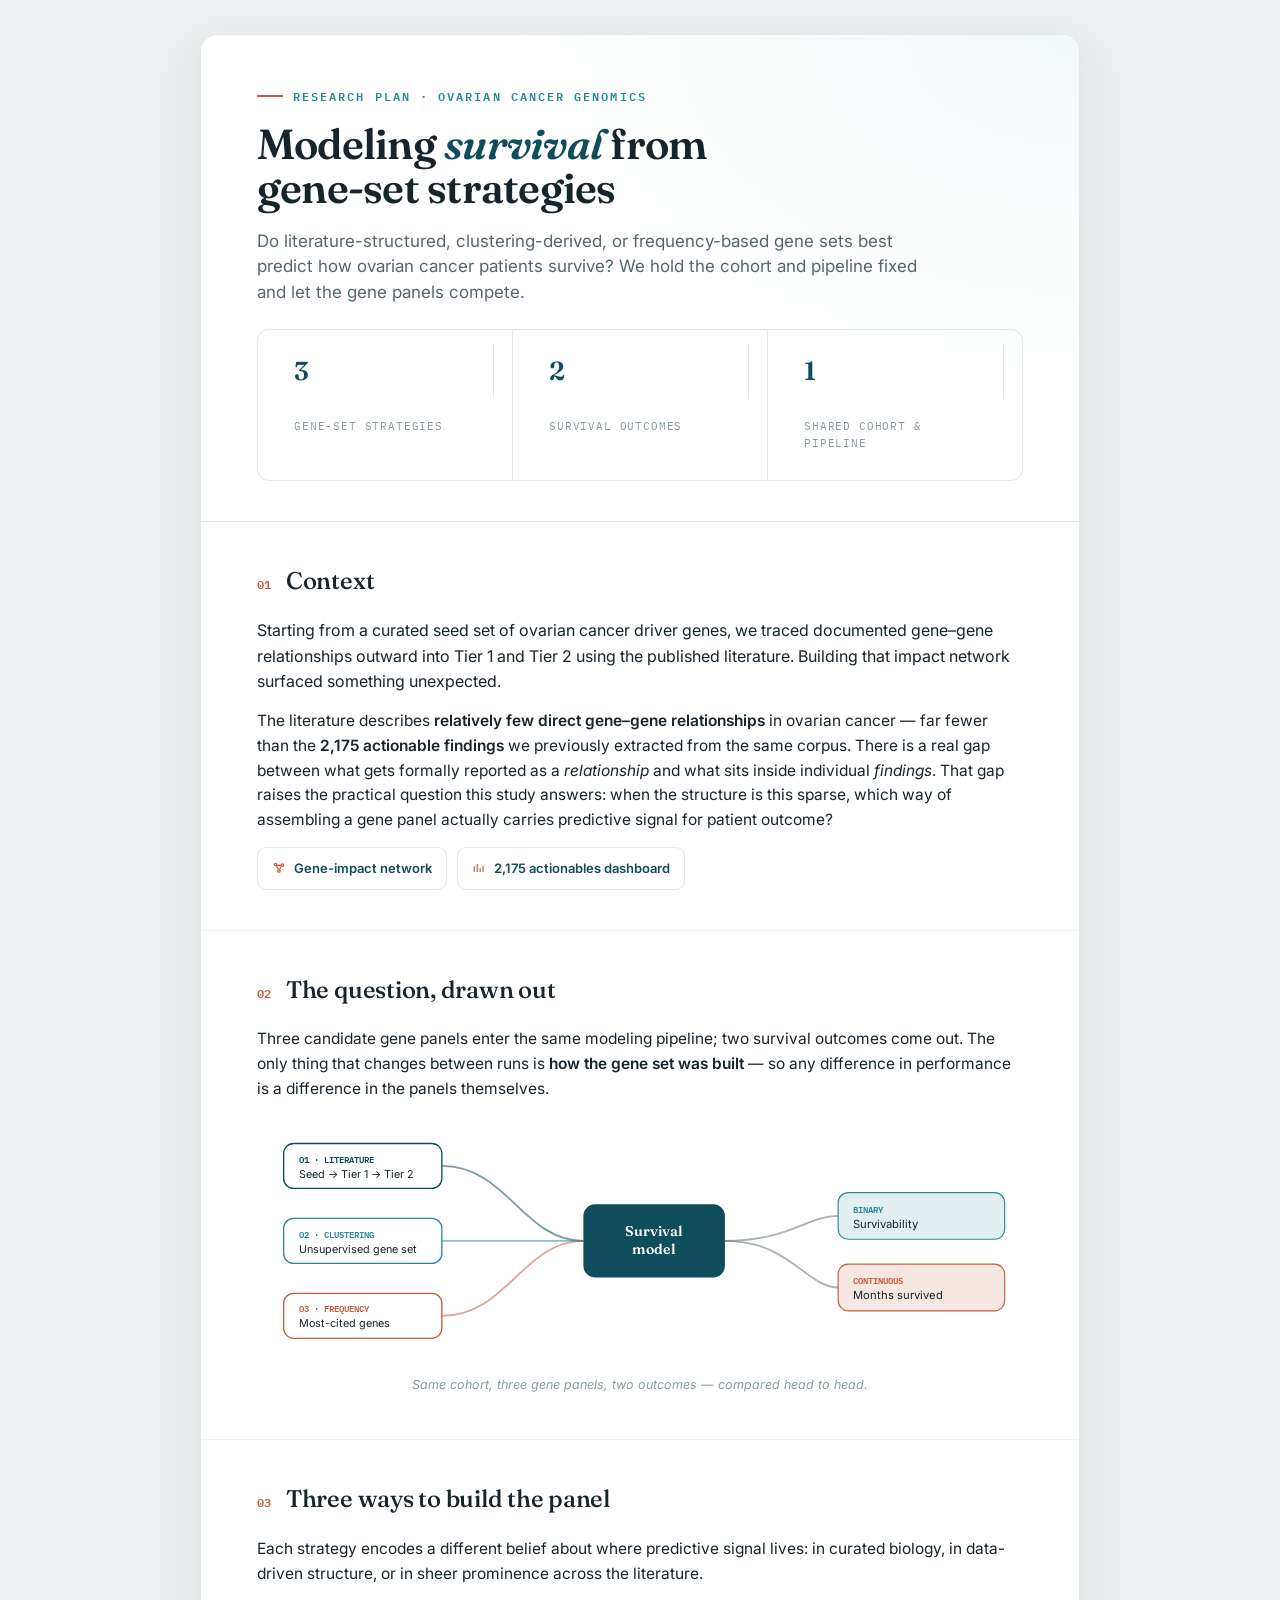
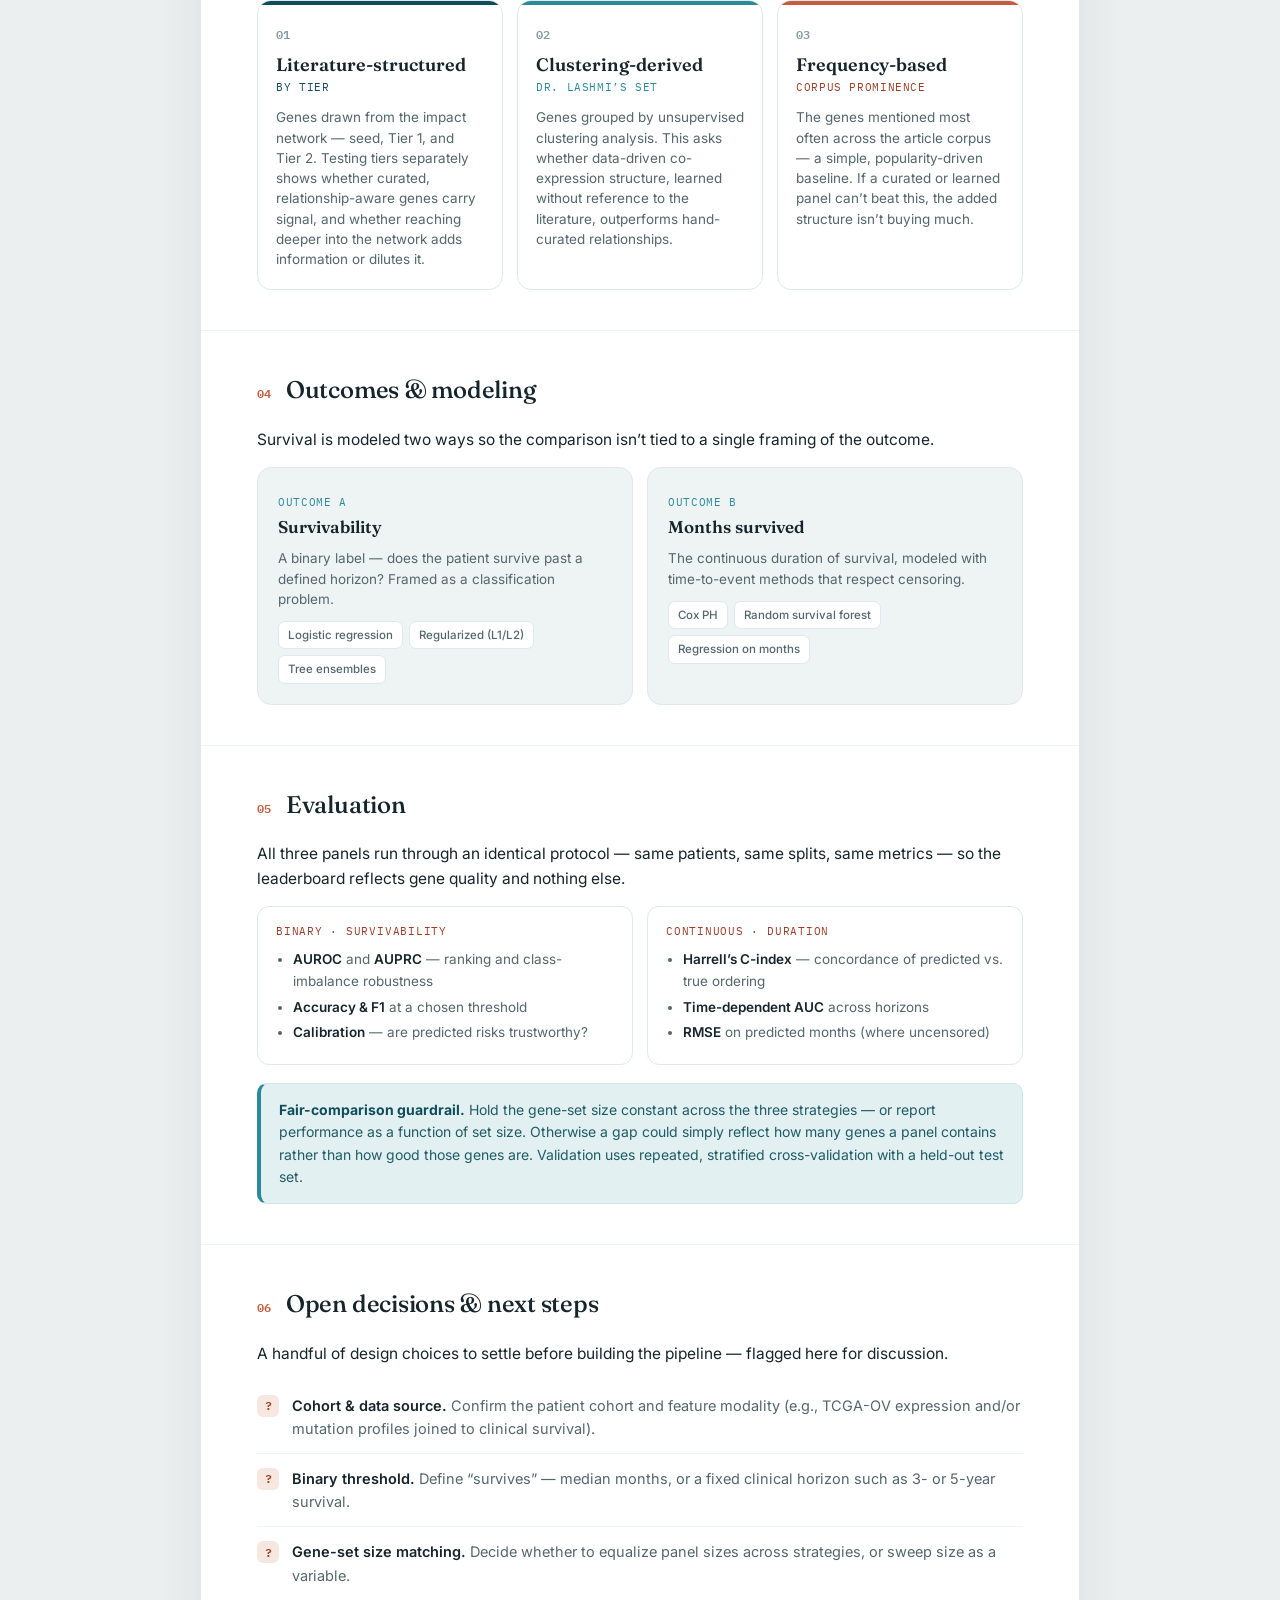
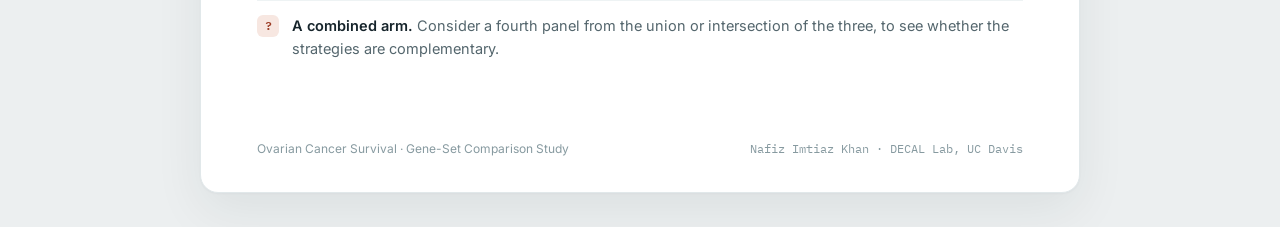
==== ovc_research_plan.html @ c2b0fbda "Add files via upload" ====
<!DOCTYPE html>
<html lang="en">
<head>
<meta charset="UTF-8">
<meta name="viewport" content="width=device-width, initial-scale=1.0">
<title>Research Plan &mdash; Modeling Ovarian Cancer Survival from Gene-Set Strategies</title>
<link rel="preconnect" href="https://fonts.googleapis.com">
<link rel="preconnect" href="https://fonts.gstatic.com" crossorigin>
<link href="https://fonts.googleapis.com/css2?family=Fraunces:ital,opsz,wght@0,9..144,400;0,9..144,500;0,9..144,600;1,9..144,400;1,9..144,500&family=Inter:wght@400;500;600;700&family=IBM+Plex+Mono:wght@400;500;600&display=swap" rel="stylesheet">
<style>
  :root{
    --bg:#eceff0;
    --paper:#ffffff;
    --ink:#16242b;
    --ink-soft:#54666d;
    --ink-faint:#879aa0;
    --line:#e1e8ea;
    --line-soft:#eef3f4;
    --seed:#0f4c5c;
    --t1:#2a8a99;
    --t2:#4f939d;
    --accent:#c75b3f;
    --accent-soft:#f7e7e1;
    --accent-ink:#9c3d26;
    --teal-soft:#e3f0f1;
  }
  *{box-sizing:border-box;}
  html{scroll-behavior:smooth;}
  body{
    margin:0;background:var(--bg);color:var(--ink);
    font-family:"Inter",system-ui,sans-serif;-webkit-font-smoothing:antialiased;
    line-height:1.6;
  }
  a{color:var(--accent);text-decoration:none;}
  a:hover{text-decoration:underline;}

  .doc{
    max-width:880px;margin:34px auto;background:var(--paper);
    border:1px solid var(--line);border-radius:18px;overflow:hidden;
    box-shadow:0 1px 2px rgba(16,40,48,.03),0 18px 50px rgba(16,40,48,.07);
  }

  /* ---------- hero ---------- */
  .hero{
    padding:52px 56px 40px;border-bottom:1px solid var(--line);
    background:
      radial-gradient(120% 140% at 100% 0%, #f3f8f8 0%, transparent 55%),
      var(--paper);
    position:relative;
  }
  .eyebrow{
    font-family:"IBM Plex Mono",monospace;font-size:11.5px;font-weight:600;
    letter-spacing:.18em;text-transform:uppercase;color:var(--t1);margin:0 0 18px;
    display:flex;align-items:center;gap:10px;
  }
  .eyebrow::before{content:"";width:26px;height:2px;background:var(--accent);display:inline-block;}
  h1{
    font-family:"Fraunces",serif;font-weight:600;font-size:42px;line-height:1.04;
    letter-spacing:-.018em;margin:0 0 18px;max-width:18ch;
  }
  h1 .em{font-style:italic;color:var(--seed);}
  .thesis{font-size:17px;line-height:1.5;color:var(--ink-soft);margin:0;max-width:60ch;}
  .meta{
    margin-top:26px;display:flex;flex-wrap:wrap;gap:8px 22px;
    font-size:12.5px;color:var(--ink-faint);
    border-top:1px solid var(--line-soft);padding-top:18px;
  }
  .meta b{color:var(--ink-soft);font-weight:600;}
  .glance{display:flex;gap:0;margin-top:24px;border:1px solid var(--line);border-radius:12px;overflow:hidden;}
  .glance div{flex:1;padding:14px 18px;border-right:1px solid var(--line);}
  .glance div:last-child{border-right:0;}
  .glance .num{font-family:"Fraunces",serif;font-size:26px;font-weight:600;color:var(--seed);line-height:1;}
  .glance .lbl{font-family:"IBM Plex Mono",monospace;font-size:10.5px;text-transform:uppercase;letter-spacing:.08em;color:var(--ink-faint);margin-top:6px;}

  /* ---------- sections ---------- */
  section{padding:40px 56px;border-bottom:1px solid var(--line-soft);}
  section:last-of-type{border-bottom:0;}
  .sec-head{display:flex;align-items:baseline;gap:14px;margin:0 0 18px;}
  .sec-num{font-family:"IBM Plex Mono",monospace;font-size:12px;font-weight:600;color:var(--accent);letter-spacing:.04em;padding-top:3px;}
  h2{font-family:"Fraunces",serif;font-weight:500;font-size:24px;letter-spacing:-.01em;margin:0;}
  p{margin:0 0 14px;font-size:15.5px;}
  p:last-child{margin-bottom:0;}
  .lead{font-size:16px;}
  strong{font-weight:600;color:var(--ink);}

  /* ---------- signature diagram ---------- */
  .figure{margin:6px 0 4px;}
  .figure svg{width:100%;height:auto;display:block;}
  .fig-cap{
    text-align:center;font-size:12.5px;color:var(--ink-faint);margin-top:10px;
    font-style:italic;
  }

  /* ---------- strategy cards ---------- */
  .cards{display:grid;grid-template-columns:repeat(3,1fr);gap:14px;margin-top:6px;}
  .card{
    border:1px solid var(--line);border-radius:14px;padding:20px 18px;background:var(--paper);
    transition:.18s;position:relative;overflow:hidden;
  }
  .card::before{content:"";position:absolute;top:0;left:0;right:0;height:4px;}
  .card.s1::before{background:var(--seed);}
  .card.s2::before{background:var(--t1);}
  .card.s3::before{background:var(--accent);}
  .card:hover{transform:translateY(-3px);box-shadow:0 12px 28px rgba(16,40,48,.1);border-color:#d2dde0;}
  .card .c-num{font-family:"IBM Plex Mono",monospace;font-size:12px;font-weight:600;color:var(--ink-faint);}
  .card h3{font-family:"Fraunces",serif;font-weight:600;font-size:18px;margin:8px 0 4px;line-height:1.15;}
  .card .c-src{font-family:"IBM Plex Mono",monospace;font-size:10.5px;text-transform:uppercase;letter-spacing:.06em;margin:0 0 12px;}
  .card.s1 .c-src{color:var(--seed);}
  .card.s2 .c-src{color:var(--t1);}
  .card.s3 .c-src{color:var(--accent-ink);}
  .card p{font-size:13.5px;line-height:1.5;color:var(--ink-soft);margin:0;}

  /* ---------- outcome / model split ---------- */
  .split{display:grid;grid-template-columns:1fr 1fr;gap:14px;margin-top:6px;}
  .panel{border:1px solid var(--line);border-radius:14px;padding:20px;background:var(--line-soft);}
  .panel h3{font-family:"Fraunces",serif;font-weight:600;font-size:17px;margin:0 0 4px;}
  .panel .tag{font-family:"IBM Plex Mono",monospace;font-size:10.5px;letter-spacing:.06em;text-transform:uppercase;color:var(--t1);}
  .panel p{font-size:13.5px;color:var(--ink-soft);margin:8px 0 0;line-height:1.5;}
  .panel .models{margin:12px 0 0;display:flex;flex-wrap:wrap;gap:6px;}
  .chip{font-size:11.5px;font-weight:500;background:var(--paper);border:1px solid var(--line);border-radius:7px;padding:4px 9px;color:var(--ink-soft);}

  /* ---------- metric grid ---------- */
  .metrics{display:grid;grid-template-columns:1fr 1fr;gap:14px;margin-top:6px;}
  .metric-block{border:1px solid var(--line);border-radius:12px;padding:16px 18px;}
  .metric-block .mh{font-family:"IBM Plex Mono",monospace;font-size:11px;text-transform:uppercase;letter-spacing:.07em;color:var(--accent-ink);margin:0 0 9px;}
  .metric-block ul{margin:0;padding-left:17px;}
  .metric-block li{font-size:13.5px;color:var(--ink-soft);margin-bottom:4px;}
  .metric-block li b{color:var(--ink);font-weight:600;}

  /* ---------- decisions ---------- */
  .decisions{list-style:none;margin:6px 0 0;padding:0;}
  .decisions li{
    display:flex;gap:13px;align-items:flex-start;padding:13px 0;border-top:1px solid var(--line-soft);
  }
  .decisions li:first-child{border-top:0;}
  .decisions .q{
    flex:0 0 auto;width:22px;height:22px;border-radius:6px;background:var(--accent-soft);color:var(--accent-ink);
    font-family:"IBM Plex Mono",monospace;font-weight:600;font-size:12px;
    display:flex;align-items:center;justify-content:center;margin-top:1px;
  }
  .decisions .d-body{font-size:14.5px;}
  .decisions .d-body b{font-weight:600;}
  .decisions .d-body span{color:var(--ink-soft);}

  .callout{
    background:var(--teal-soft);border:1px solid #cfe6e8;border-left:4px solid var(--t1);
    border-radius:10px;padding:15px 18px;margin-top:18px;
  }
  .callout p{font-size:14px;color:#1f5b66;margin:0;}
  .callout b{color:var(--seed);}

  .links{display:flex;flex-wrap:wrap;gap:10px;margin-top:8px;}
  .link-btn{
    display:inline-flex;align-items:center;gap:8px;border:1px solid var(--line);border-radius:9px;
    padding:10px 14px;font-size:13px;font-weight:600;color:var(--seed);background:var(--paper);transition:.15s;
  }
  .link-btn:hover{background:var(--line-soft);text-decoration:none;border-color:#cdd9dc;}
  .link-btn svg{width:14px;height:14px;color:var(--accent);}

  footer{padding:26px 56px 34px;color:var(--ink-faint);font-size:12px;display:flex;justify-content:space-between;flex-wrap:wrap;gap:8px;}
  footer .mono{font-family:"IBM Plex Mono",monospace;}

  @media (max-width:760px){
    .doc{margin:0;border-radius:0;border-left:0;border-right:0;}
    .hero{padding:38px 26px 30px;}
    h1{font-size:32px;}
    section{padding:32px 26px;}
    .cards,.split,.metrics{grid-template-columns:1fr;}
    .glance{flex-wrap:wrap;}
    .glance div{flex:1 1 33%;border-bottom:1px solid var(--line);}
    footer{padding:24px 26px;}
  }
  @media print{
    body{background:#fff;}
    .doc{box-shadow:none;border:0;margin:0;max-width:100%;}
    .card:hover{transform:none;box-shadow:none;}
    section{break-inside:avoid;}
  }
</style>
</head>
<body>
<article class="doc">

  <!-- HERO -->
  <header class="hero">
    <p class="eyebrow">Research Plan &middot; Ovarian Cancer Genomics</p>
    <h1>Modeling <span class="em">survival</span> from gene-set strategies</h1>
    <p class="thesis">Do literature-structured, clustering-derived, or frequency-based gene sets best predict how ovarian cancer patients survive? We hold the cohort and pipeline fixed and let the gene panels compete.</p>
    <div class="glance">
      <div><div class="num">3</div><div class="lbl">Gene-set strategies</div></div>
      <div><div class="num">2</div><div class="lbl">Survival outcomes</div></div>
      <div><div class="num">1</div><div class="lbl">Shared cohort &amp; pipeline</div></div>
    </div>
  </header>

  <!-- 01 CONTEXT -->
  <section>
    <div class="sec-head"><span class="sec-num">01</span><h2>Context</h2></div>
    <p class="lead">Starting from a curated seed set of ovarian cancer driver genes, we traced documented gene&ndash;gene relationships outward into Tier&nbsp;1 and Tier&nbsp;2 using the published literature. Building that impact network surfaced something unexpected.</p>
    <p>The literature describes <strong>relatively few direct gene&ndash;gene relationships</strong> in ovarian cancer &mdash; far fewer than the <strong>2,175 actionable findings</strong> we previously extracted from the same corpus. There is a real gap between what gets formally reported as a <em>relationship</em> and what sits inside individual <em>findings</em>. That gap raises the practical question this study answers: when the structure is this sparse, which way of assembling a gene panel actually carries predictive signal for patient outcome?</p>
    <div class="links">
      <a class="link-btn" href="https://nafiz43.github.io/OVC-Analysis/ovarian_gene_impact_network.html" target="_blank" rel="noopener">
        <svg viewBox="0 0 24 24" fill="none" stroke="currentColor" stroke-width="2"><circle cx="6" cy="6" r="2.2"/><circle cx="18" cy="7" r="2.2"/><circle cx="12" cy="17" r="2.2"/><path d="M8 7l8 .5M7.5 8l4 7M16 9l-3.5 6.5"/></svg>
        Gene-impact network
      </a>
      <a class="link-btn" href="https://nafiz43.github.io/OVC-Analysis/" target="_blank" rel="noopener">
        <svg viewBox="0 0 24 24" fill="none" stroke="currentColor" stroke-width="2"><path d="M3 3h18v18H3z" opacity=".0"/><path d="M4 19V9m5 10V5m5 14v-7m5 7V8"/></svg>
        2,175 actionables dashboard
      </a>
    </div>
  </section>

  <!-- 02 QUESTION + SIGNATURE -->
  <section>
    <div class="sec-head"><span class="sec-num">02</span><h2>The question, drawn out</h2></div>
    <p>Three candidate gene panels enter the same modeling pipeline; two survival outcomes come out. The only thing that changes between runs is <strong>how the gene set was built</strong> &mdash; so any difference in performance is a difference in the panels themselves.</p>
    <div class="figure">
      <svg viewBox="0 0 920 300" xmlns="http://www.w3.org/2000/svg" font-family="Inter, sans-serif">
        <!-- input connectors -->
        <path d="M222 60 C 300 60, 320 150, 392 150" fill="none" stroke="#0f4c5c" stroke-width="2.2" opacity=".55"/>
        <path d="M222 150 C 300 150, 320 150, 392 150" fill="none" stroke="#2a8a99" stroke-width="2.2" opacity=".55"/>
        <path d="M222 240 C 300 240, 320 150, 392 150" fill="none" stroke="#c75b3f" stroke-width="2.2" opacity=".55"/>
        <!-- output connectors -->
        <path d="M562 150 C 640 150, 660 120, 698 120" fill="none" stroke="#54666d" stroke-width="2.2" opacity=".5"/>
        <path d="M562 150 C 640 150, 660 206, 698 206" fill="none" stroke="#54666d" stroke-width="2.2" opacity=".5"/>

        <!-- left input pills -->
        <g>
          <rect x="32" y="33" width="190" height="54" rx="12" fill="#ffffff" stroke="#0f4c5c" stroke-width="1.6"/>
          <text x="50" y="56" font-family="IBM Plex Mono, monospace" font-size="11" font-weight="600" fill="#0f4c5c">01 · LITERATURE</text>
          <text x="50" y="74" font-size="13" fill="#16242b">Seed &#8594; Tier 1 &#8594; Tier 2</text>
        </g>
        <g>
          <rect x="32" y="123" width="190" height="54" rx="12" fill="#ffffff" stroke="#2a8a99" stroke-width="1.6"/>
          <text x="50" y="146" font-family="IBM Plex Mono, monospace" font-size="11" font-weight="600" fill="#2a8a99">02 · CLUSTERING</text>
          <text x="50" y="164" font-size="13" fill="#16242b">Unsupervised gene set</text>
        </g>
        <g>
          <rect x="32" y="213" width="190" height="54" rx="12" fill="#ffffff" stroke="#c75b3f" stroke-width="1.6"/>
          <text x="50" y="236" font-family="IBM Plex Mono, monospace" font-size="11" font-weight="600" fill="#c75b3f">03 · FREQUENCY</text>
          <text x="50" y="254" font-size="13" fill="#16242b">Most-cited genes</text>
        </g>

        <!-- model box -->
        <rect x="392" y="106" width="170" height="88" rx="14" fill="#0f4c5c"/>
        <text x="477" y="144" text-anchor="middle" font-family="Fraunces, serif" font-size="17" font-weight="600" fill="#ffffff">Survival</text>
        <text x="477" y="166" text-anchor="middle" font-family="Fraunces, serif" font-size="17" font-weight="600" fill="#ffffff">model</text>

        <!-- output pills -->
        <g>
          <rect x="698" y="92" width="200" height="56" rx="12" fill="#e3f0f1" stroke="#2a8a99" stroke-width="1.4"/>
          <text x="716" y="116" font-family="IBM Plex Mono, monospace" font-size="10.5" font-weight="600" fill="#2a8a99">BINARY</text>
          <text x="716" y="134" font-size="13.5" fill="#16242b">Survivability</text>
        </g>
        <g>
          <rect x="698" y="178" width="200" height="56" rx="12" fill="#f7e7e1" stroke="#c75b3f" stroke-width="1.4"/>
          <text x="716" y="202" font-family="IBM Plex Mono, monospace" font-size="10.5" font-weight="600" fill="#c75b3f">CONTINUOUS</text>
          <text x="716" y="220" font-size="13.5" fill="#16242b">Months survived</text>
        </g>
      </svg>
      <p class="fig-cap">Same cohort, three gene panels, two outcomes &mdash; compared head to head.</p>
    </div>
  </section>

  <!-- 03 STRATEGIES -->
  <section>
    <div class="sec-head"><span class="sec-num">03</span><h2>Three ways to build the panel</h2></div>
    <p>Each strategy encodes a different belief about where predictive signal lives: in curated biology, in data-driven structure, or in sheer prominence across the literature.</p>
    <div class="cards">
      <div class="card s1">
        <span class="c-num">01</span>
        <h3>Literature-structured</h3>
        <p class="c-src">By tier</p>
        <p>Genes drawn from the impact network &mdash; seed, Tier&nbsp;1, and Tier&nbsp;2. Testing tiers separately shows whether curated, relationship-aware genes carry signal, and whether reaching deeper into the network adds information or dilutes it.</p>
      </div>
      <div class="card s2">
        <span class="c-num">02</span>
        <h3>Clustering-derived</h3>
        <p class="c-src">Dr. Lashmi&rsquo;s set</p>
        <p>Genes grouped by unsupervised clustering analysis. This asks whether data-driven co-expression structure, learned without reference to the literature, outperforms hand-curated relationships.</p>
      </div>
      <div class="card s3">
        <span class="c-num">03</span>
        <h3>Frequency-based</h3>
        <p class="c-src">Corpus prominence</p>
        <p>The genes mentioned most often across the article corpus &mdash; a simple, popularity-driven baseline. If a curated or learned panel can&rsquo;t beat this, the added structure isn&rsquo;t buying much.</p>
      </div>
    </div>
  </section>

  <!-- 04 OUTCOMES & MODELS -->
  <section>
    <div class="sec-head"><span class="sec-num">04</span><h2>Outcomes &amp; modeling</h2></div>
    <p>Survival is modeled two ways so the comparison isn&rsquo;t tied to a single framing of the outcome.</p>
    <div class="split">
      <div class="panel">
        <span class="tag">Outcome A</span>
        <h3>Survivability</h3>
        <p>A binary label &mdash; does the patient survive past a defined horizon? Framed as a classification problem.</p>
        <div class="models">
          <span class="chip">Logistic regression</span>
          <span class="chip">Regularized (L1/L2)</span>
          <span class="chip">Tree ensembles</span>
        </div>
      </div>
      <div class="panel">
        <span class="tag">Outcome B</span>
        <h3>Months survived</h3>
        <p>The continuous duration of survival, modeled with time-to-event methods that respect censoring.</p>
        <div class="models">
          <span class="chip">Cox PH</span>
          <span class="chip">Random survival forest</span>
          <span class="chip">Regression on months</span>
        </div>
      </div>
    </div>
  </section>

  <!-- 05 EVALUATION -->
  <section>
    <div class="sec-head"><span class="sec-num">05</span><h2>Evaluation</h2></div>
    <p>All three panels run through an identical protocol &mdash; same patients, same splits, same metrics &mdash; so the leaderboard reflects gene quality and nothing else.</p>
    <div class="metrics">
      <div class="metric-block">
        <p class="mh">Binary &middot; survivability</p>
        <ul>
          <li><b>AUROC</b> and <b>AUPRC</b> &mdash; ranking and class-imbalance robustness</li>
          <li><b>Accuracy &amp; F1</b> at a chosen threshold</li>
          <li><b>Calibration</b> &mdash; are predicted risks trustworthy?</li>
        </ul>
      </div>
      <div class="metric-block">
        <p class="mh">Continuous &middot; duration</p>
        <ul>
          <li><b>Harrell&rsquo;s C-index</b> &mdash; concordance of predicted vs. true ordering</li>
          <li><b>Time-dependent AUC</b> across horizons</li>
          <li><b>RMSE</b> on predicted months (where uncensored)</li>
        </ul>
      </div>
    </div>
    <div class="callout">
      <p><b>Fair-comparison guardrail.</b> Hold the gene-set size constant across the three strategies &mdash; or report performance as a function of set size. Otherwise a gap could simply reflect how many genes a panel contains rather than how good those genes are. Validation uses repeated, stratified cross-validation with a held-out test set.</p>
    </div>
  </section>

  <!-- 06 OPEN DECISIONS -->
  <section>
    <div class="sec-head"><span class="sec-num">06</span><h2>Open decisions &amp; next steps</h2></div>
    <p>A handful of design choices to settle before building the pipeline &mdash; flagged here for discussion.</p>
    <ul class="decisions">
      <li><span class="q">?</span><span class="d-body"><b>Cohort &amp; data source.</b> <span>Confirm the patient cohort and feature modality (e.g., TCGA-OV expression and/or mutation profiles joined to clinical survival).</span></span></li>
      <li><span class="q">?</span><span class="d-body"><b>Binary threshold.</b> <span>Define &ldquo;survives&rdquo; &mdash; median months, or a fixed clinical horizon such as 3- or 5-year survival.</span></span></li>
      <li><span class="q">?</span><span class="d-body"><b>Gene-set size matching.</b> <span>Decide whether to equalize panel sizes across strategies, or sweep size as a variable.</span></span></li>
      <li><span class="q">?</span><span class="d-body"><b>A combined arm.</b> <span>Consider a fourth panel from the union or intersection of the three, to see whether the strategies are complementary.</span></span></li>
    </ul>
  </section>

  <footer>
    <span>Ovarian Cancer Survival &middot; Gene-Set Comparison Study</span>
    <span class="mono">Nafiz Imtiaz Khan &middot; DECAL Lab, UC Davis</span>
  </footer>

</article>
</body>
</html>
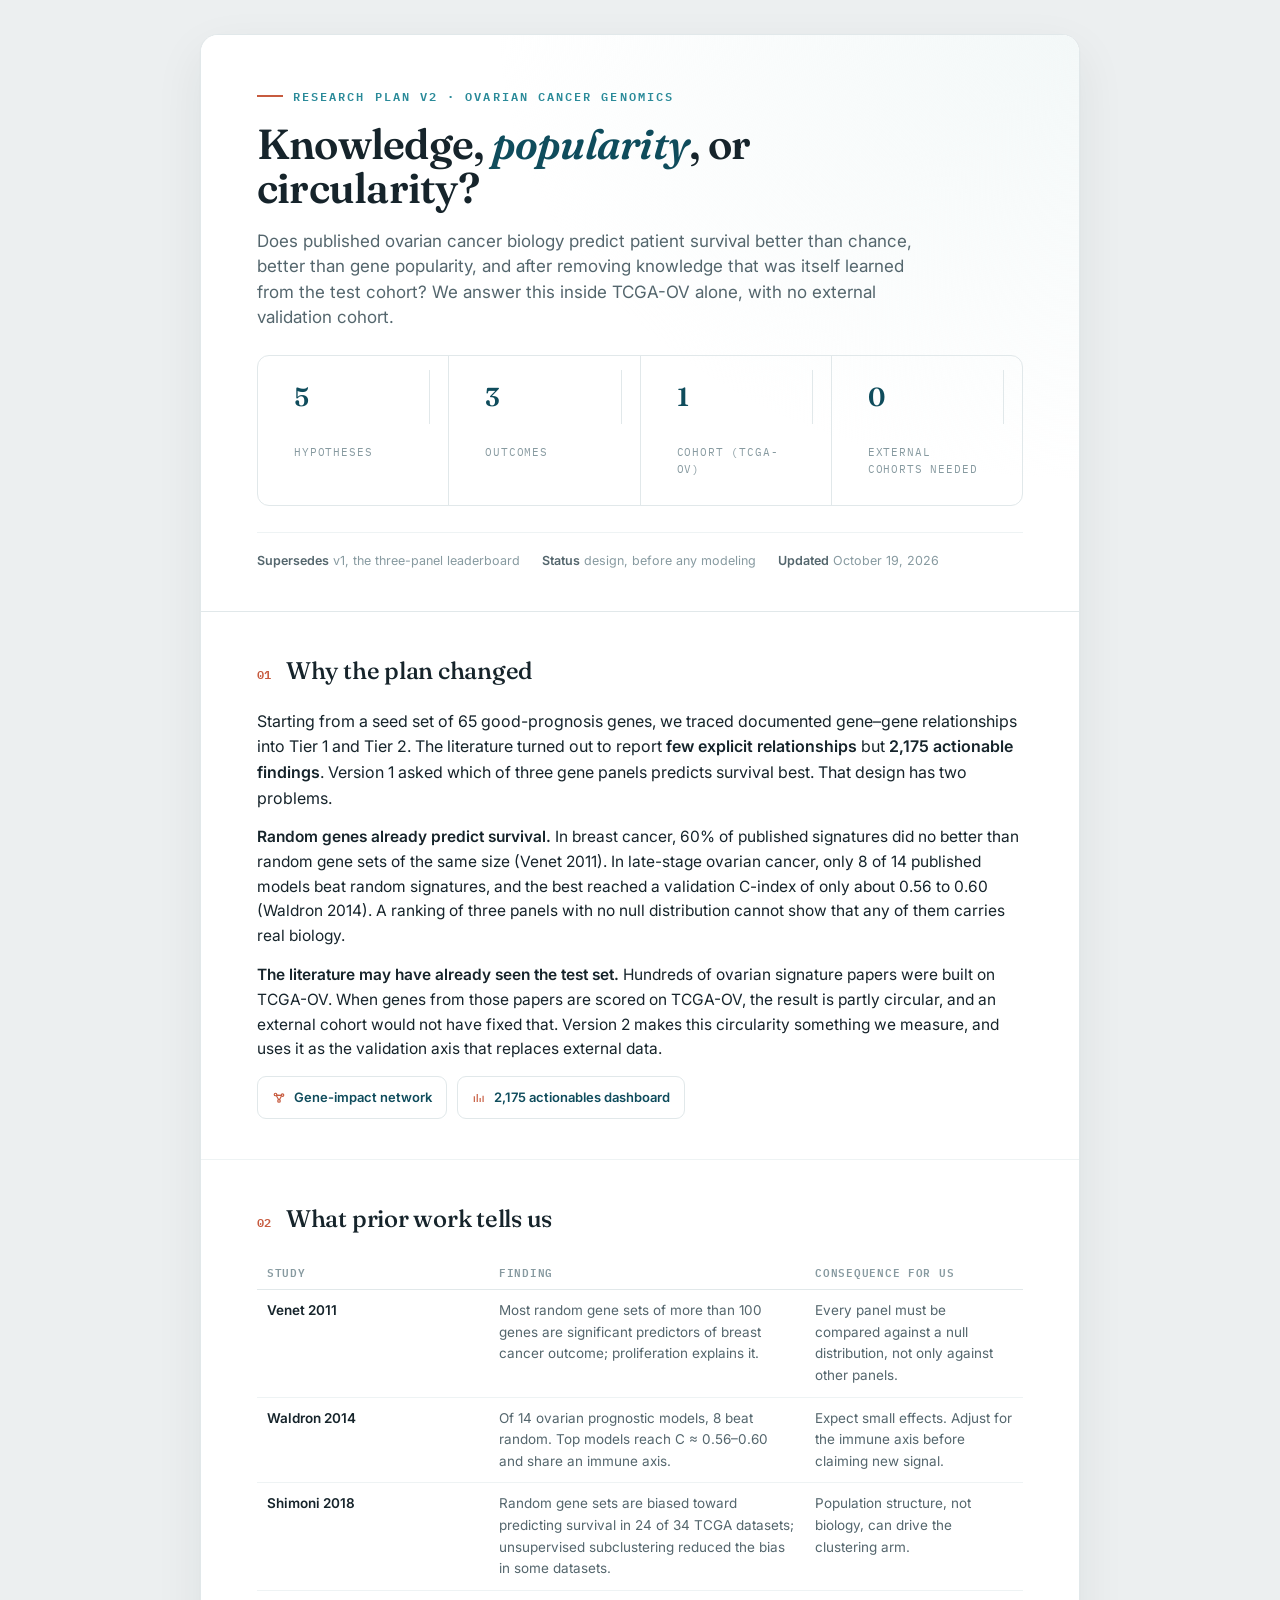
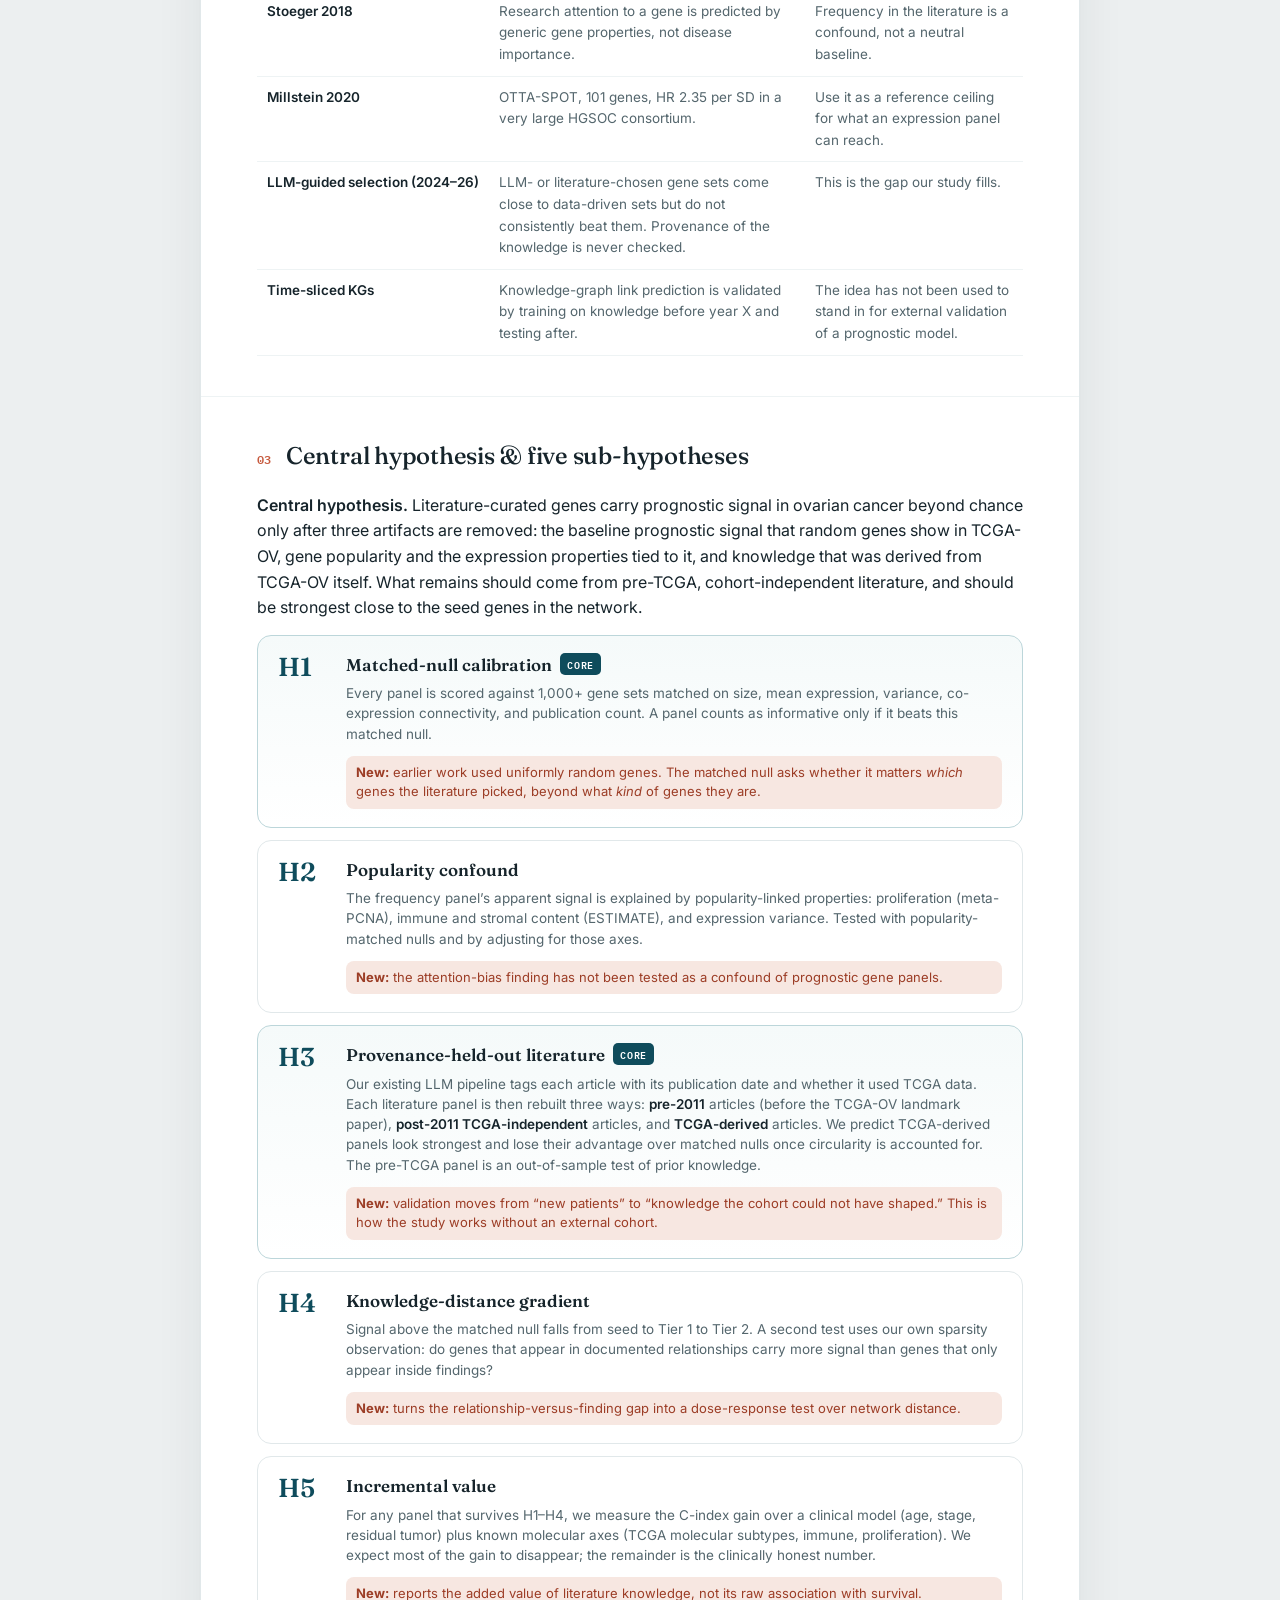
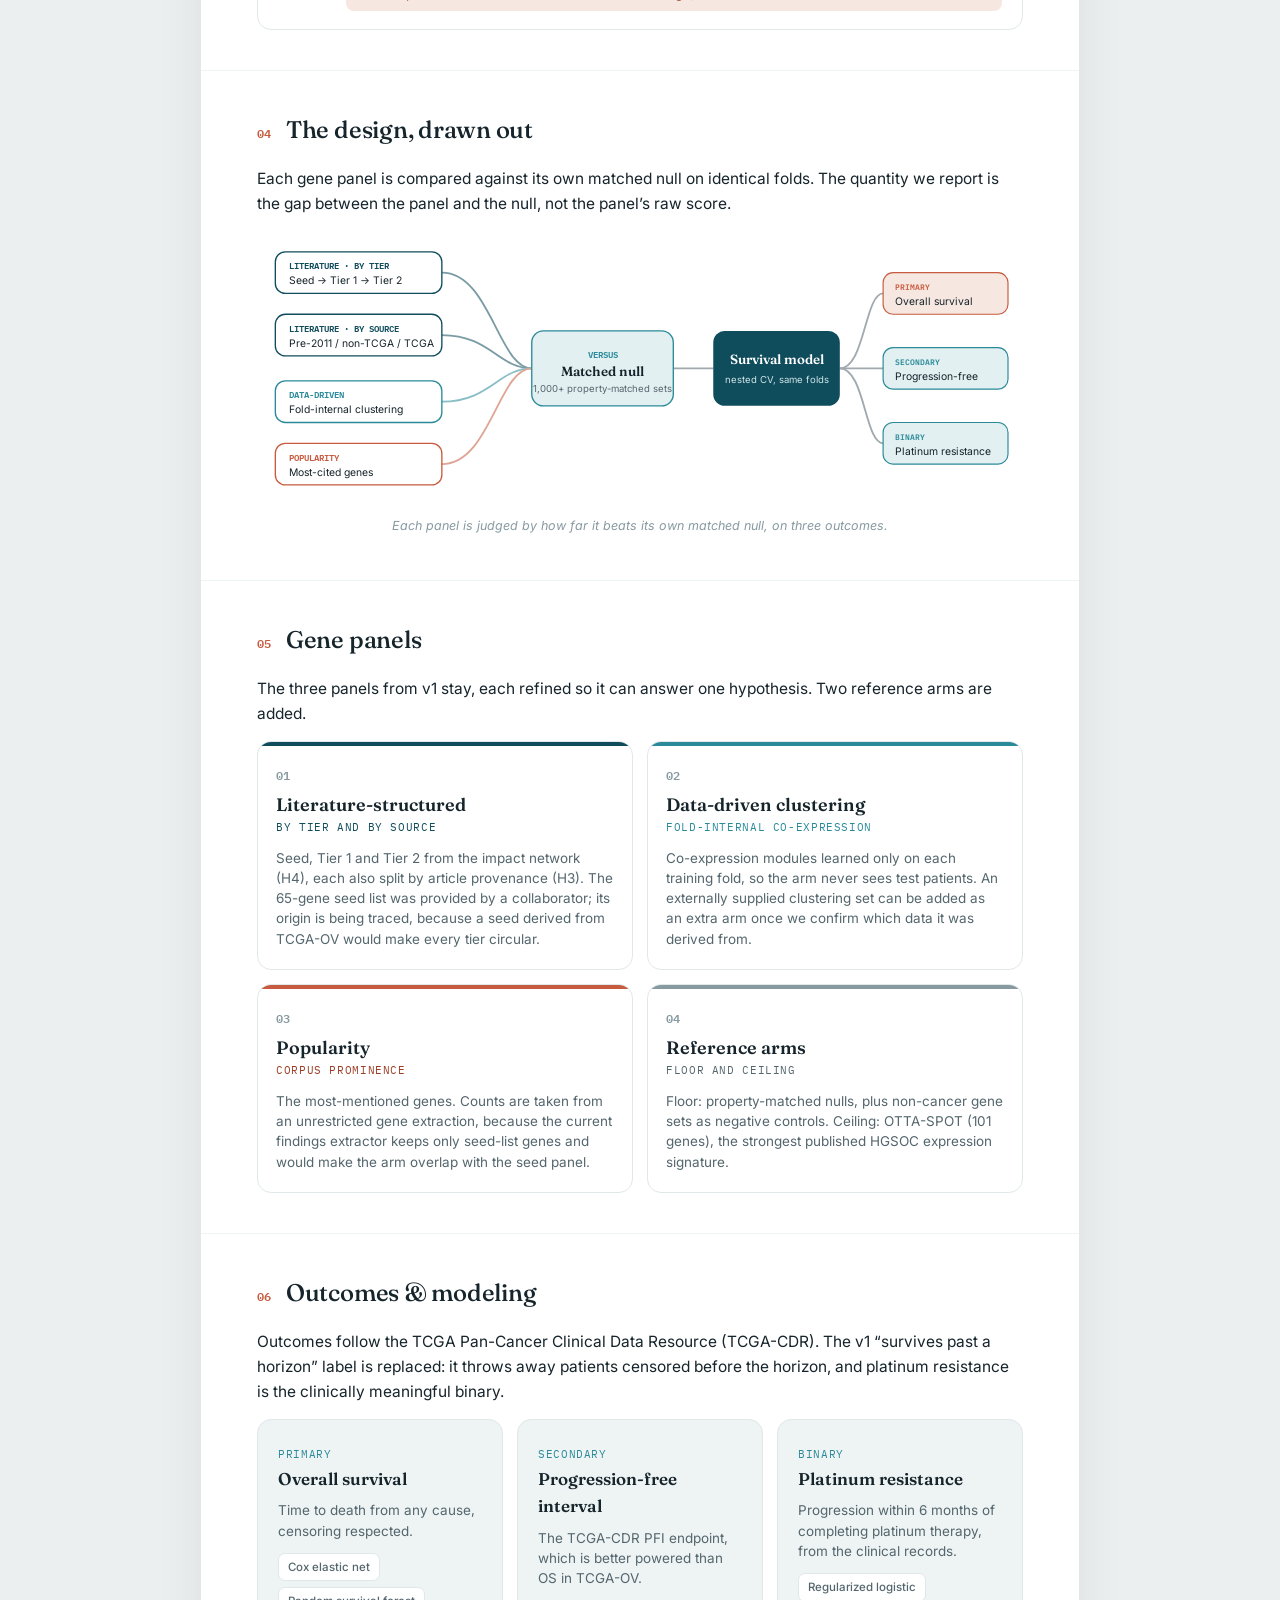
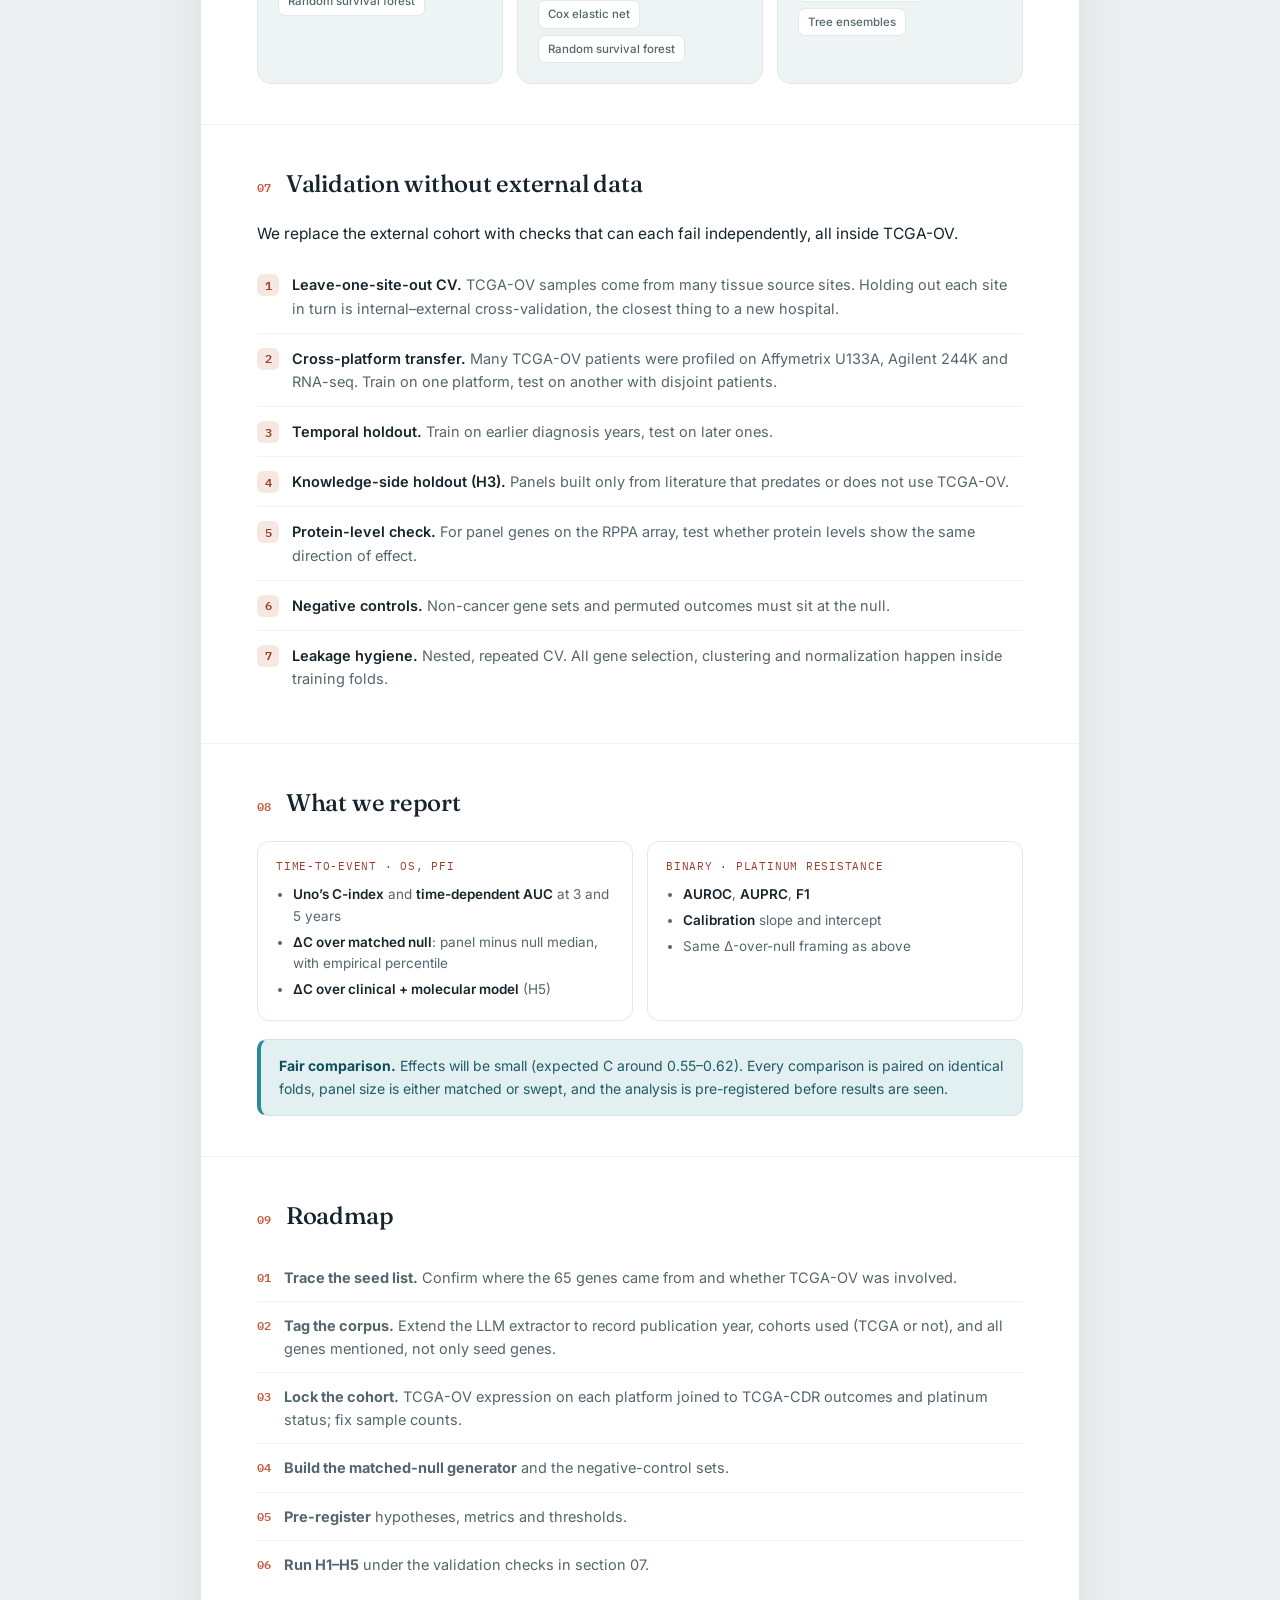
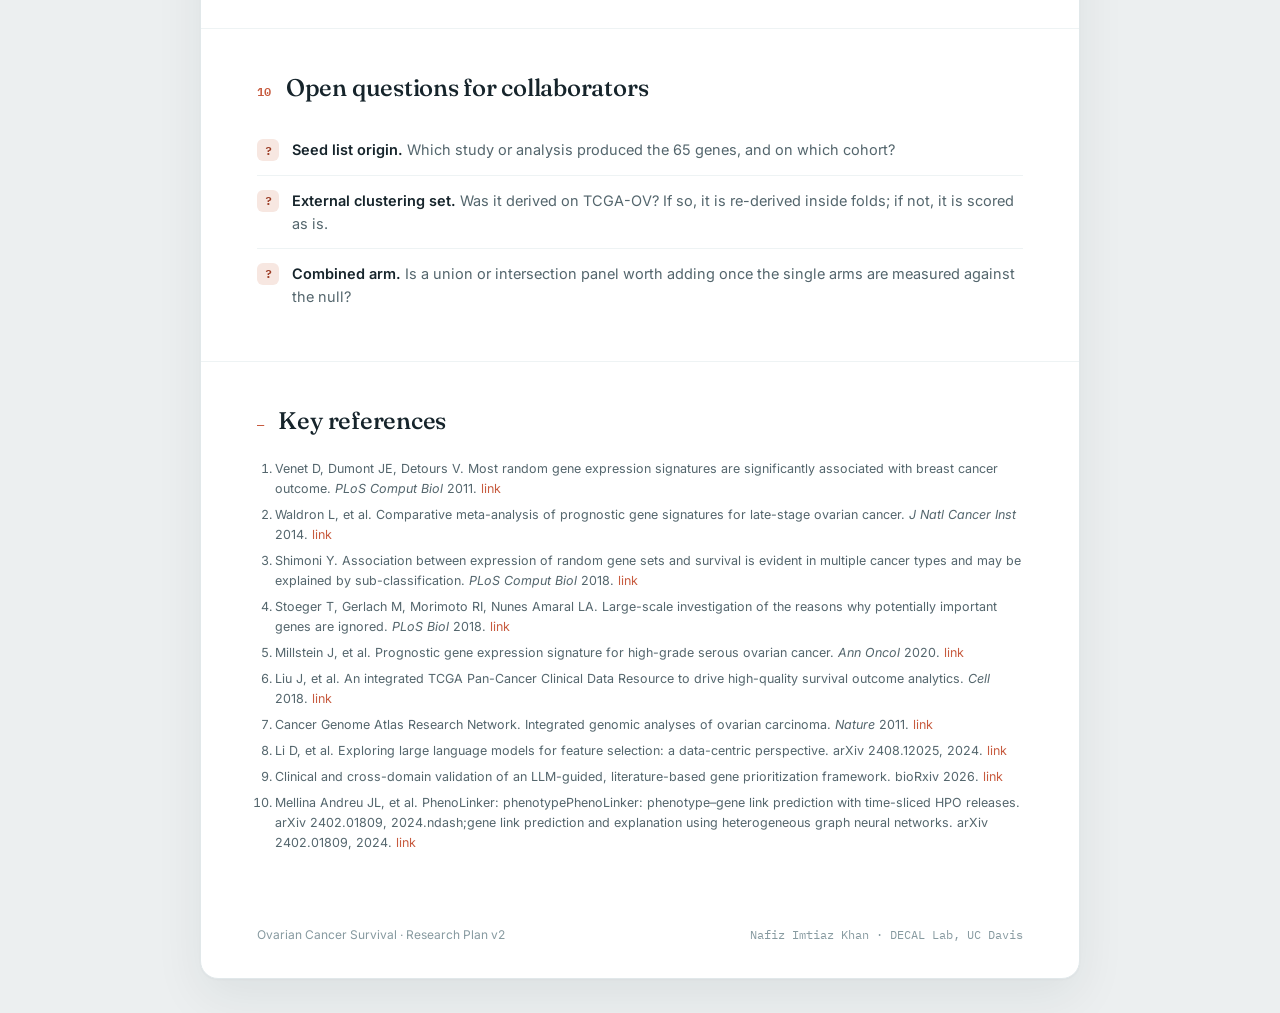
==== commit 56a15add: "Research plan v2: matched nulls, provenance-held-out literature, internal validation" ====
--- a/ovc_research_plan.html
+++ b/ovc_research_plan.html
@@ -3,7 +3,7 @@
 <head>
 <meta charset="UTF-8">
 <meta name="viewport" content="width=device-width, initial-scale=1.0">
-<title>Research Plan &mdash; Modeling Ovarian Cancer Survival from Gene-Set Strategies</title>
+<title>Research Plan v2 &mdash; Knowledge, Popularity, or Circularity in Ovarian Cancer Survival</title>
 <link rel="preconnect" href="https://fonts.googleapis.com">
 <link rel="preconnect" href="https://fonts.gstatic.com" crossorigin>
 <link href="https://fonts.googleapis.com/css2?family=Fraunces:ital,opsz,wght@0,9..144,400;0,9..144,500;0,9..144,600;1,9..144,400;1,9..144,500&family=Inter:wght@400;500;600;700&family=IBM+Plex+Mono:wght@400;500;600&display=swap" rel="stylesheet">
@@ -176,6 +176,40 @@
     .card:hover{transform:none;box-shadow:none;}
     section{break-inside:avoid;}
   }
+
+  /* ---------- v2 additions ---------- */
+  .hyps{display:flex;flex-direction:column;gap:12px;margin-top:6px;}
+  .hyp{border:1px solid var(--line);border-radius:14px;padding:18px 20px;display:grid;grid-template-columns:54px 1fr;gap:4px 14px;}
+  .hyp .h-id{grid-row:span 3;font-family:"Fraunces",serif;font-size:26px;font-weight:600;color:var(--seed);line-height:1;}
+  .hyp h3{font-family:"Fraunces",serif;font-weight:600;font-size:17px;margin:0;line-height:1.25;}
+  .hyp p{font-size:13.5px;color:var(--ink-soft);margin:4px 0 0;line-height:1.5;}
+  .hyp .new{font-size:13px;color:var(--accent-ink);background:var(--accent-soft);border-radius:8px;padding:7px 10px;margin-top:8px;}
+  .hyp .new b{color:var(--accent-ink);}
+  .hyp.core{border-color:#bcd6da;background:linear-gradient(0deg,var(--paper),#f5fafa);}
+  .badge{font-family:"IBM Plex Mono",monospace;font-size:10px;font-weight:600;letter-spacing:.08em;text-transform:uppercase;background:var(--seed);color:#fff;border-radius:5px;padding:2px 7px;margin-left:8px;vertical-align:2px;}
+  .cards.c4{grid-template-columns:repeat(2,1fr);}
+  .card.s4::before{background:var(--ink-faint);}
+  .card.s4 .c-src{color:var(--ink-soft);}
+  .split.s3{grid-template-columns:repeat(3,1fr);}
+  table.lit{width:100%;border-collapse:collapse;font-size:13.5px;margin-top:6px;}
+  table.lit th{font-family:"IBM Plex Mono",monospace;font-size:10.5px;text-transform:uppercase;letter-spacing:.07em;color:var(--ink-faint);text-align:left;font-weight:600;padding:8px 10px;border-bottom:1px solid var(--line);}
+  table.lit td{padding:10px;border-bottom:1px solid var(--line-soft);vertical-align:top;color:var(--ink-soft);}
+  table.lit td:first-child{color:var(--ink);font-weight:600;white-space:nowrap;}
+  .steps{counter-reset:s;list-style:none;margin:6px 0 0;padding:0;}
+  .steps li{counter-increment:s;display:flex;gap:13px;padding:12px 0;border-top:1px solid var(--line-soft);font-size:14.5px;}
+  .steps li:first-child{border-top:0;}
+  .steps li::before{content:counter(s,decimal-leading-zero);flex:0 0 auto;font-family:"IBM Plex Mono",monospace;font-weight:600;font-size:12px;color:var(--accent);padding-top:2px;}
+  .steps li span{color:var(--ink-soft);}
+  .refs{font-size:12.5px;color:var(--ink-soft);padding-left:18px;margin:0;}
+  .refs li{margin-bottom:6px;}
+  @media (max-width:760px){
+    .cards.c4,.split.s3{grid-template-columns:1fr;}
+    table.lit{display:block;overflow-x:auto;font-size:12.5px;}
+    table.lit td:first-child{white-space:normal;}
+    .figure{overflow-x:auto;}
+    .hyp{grid-template-columns:1fr;}
+    .hyp .h-id{grid-row:auto;}
+  }
 </style>
 </head>
 <body>
@@ -183,180 +217,285 @@
 
   <!-- HERO -->
   <header class="hero">
-    <p class="eyebrow">Research Plan &middot; Ovarian Cancer Genomics</p>
-    <h1>Modeling <span class="em">survival</span> from gene-set strategies</h1>
-    <p class="thesis">Do literature-structured, clustering-derived, or frequency-based gene sets best predict how ovarian cancer patients survive? We hold the cohort and pipeline fixed and let the gene panels compete.</p>
+    <p class="eyebrow">Research Plan v2 &middot; Ovarian Cancer Genomics</p>
+    <h1>Knowledge, <span class="em">popularity</span>, or circularity?</h1>
+    <p class="thesis">Does published ovarian cancer biology predict patient survival better than chance, better than gene popularity, and after removing knowledge that was itself learned from the test cohort? We answer this inside TCGA-OV alone, with no external validation cohort.</p>
     <div class="glance">
-      <div><div class="num">3</div><div class="lbl">Gene-set strategies</div></div>
-      <div><div class="num">2</div><div class="lbl">Survival outcomes</div></div>
-      <div><div class="num">1</div><div class="lbl">Shared cohort &amp; pipeline</div></div>
-    </div>
+      <div><div class="num">5</div><div class="lbl">Hypotheses</div></div>
+      <div><div class="num">3</div><div class="lbl">Outcomes</div></div>
+      <div><div class="num">1</div><div class="lbl">Cohort (TCGA-OV)</div></div>
+      <div><div class="num">0</div><div class="lbl">External cohorts needed</div></div>
+    </div>
+    <div class="meta"><span><b>Supersedes</b> v1, the three-panel leaderboard</span><span><b>Status</b> design, before any modeling</span><span><b>Updated</b> October 19, 2026</span></div>
   </header>
 
-  <!-- 01 CONTEXT -->
-  <section>
-    <div class="sec-head"><span class="sec-num">01</span><h2>Context</h2></div>
-    <p class="lead">Starting from a curated seed set of ovarian cancer driver genes, we traced documented gene&ndash;gene relationships outward into Tier&nbsp;1 and Tier&nbsp;2 using the published literature. Building that impact network surfaced something unexpected.</p>
-    <p>The literature describes <strong>relatively few direct gene&ndash;gene relationships</strong> in ovarian cancer &mdash; far fewer than the <strong>2,175 actionable findings</strong> we previously extracted from the same corpus. There is a real gap between what gets formally reported as a <em>relationship</em> and what sits inside individual <em>findings</em>. That gap raises the practical question this study answers: when the structure is this sparse, which way of assembling a gene panel actually carries predictive signal for patient outcome?</p>
+  <!-- 01 WHY V2 -->
+  <section>
+    <div class="sec-head"><span class="sec-num">01</span><h2>Why the plan changed</h2></div>
+    <p class="lead">Starting from a seed set of 65 good-prognosis genes, we traced documented gene&ndash;gene relationships into Tier&nbsp;1 and Tier&nbsp;2. The literature turned out to report <strong>few explicit relationships</strong> but <strong>2,175 actionable findings</strong>. Version 1 asked which of three gene panels predicts survival best. That design has two problems.</p>
+    <p><strong>Random genes already predict survival.</strong> In breast cancer, 60% of published signatures did no better than random gene sets of the same size (Venet 2011). In late-stage ovarian cancer, only 8 of 14 published models beat random signatures, and the best reached a validation C-index of only about 0.56 to 0.60 (Waldron 2014). A ranking of three panels with no null distribution cannot show that any of them carries real biology.</p>
+    <p><strong>The literature may have already seen the test set.</strong> Hundreds of ovarian signature papers were built on TCGA-OV. When genes from those papers are scored on TCGA-OV, the result is partly circular, and an external cohort would not have fixed that. Version 2 makes this circularity something we measure, and uses it as the validation axis that replaces external data.</p>
     <div class="links">
       <a class="link-btn" href="https://nafiz43.github.io/OVC-Analysis/ovarian_gene_impact_network.html" target="_blank" rel="noopener">
         <svg viewBox="0 0 24 24" fill="none" stroke="currentColor" stroke-width="2"><circle cx="6" cy="6" r="2.2"/><circle cx="18" cy="7" r="2.2"/><circle cx="12" cy="17" r="2.2"/><path d="M8 7l8 .5M7.5 8l4 7M16 9l-3.5 6.5"/></svg>
         Gene-impact network
       </a>
       <a class="link-btn" href="https://nafiz43.github.io/OVC-Analysis/" target="_blank" rel="noopener">
-        <svg viewBox="0 0 24 24" fill="none" stroke="currentColor" stroke-width="2"><path d="M3 3h18v18H3z" opacity=".0"/><path d="M4 19V9m5 10V5m5 14v-7m5 7V8"/></svg>
+        <svg viewBox="0 0 24 24" fill="none" stroke="currentColor" stroke-width="2"><path d="M4 19V9m5 10V5m5 14v-7m5 7V8"/></svg>
         2,175 actionables dashboard
       </a>
     </div>
   </section>
 
-  <!-- 02 QUESTION + SIGNATURE -->
-  <section>
-    <div class="sec-head"><span class="sec-num">02</span><h2>The question, drawn out</h2></div>
-    <p>Three candidate gene panels enter the same modeling pipeline; two survival outcomes come out. The only thing that changes between runs is <strong>how the gene set was built</strong> &mdash; so any difference in performance is a difference in the panels themselves.</p>
+  <!-- 02 PRIOR WORK -->
+  <section>
+    <div class="sec-head"><span class="sec-num">02</span><h2>What prior work tells us</h2></div>
+    <table class="lit">
+      <thead><tr><th>Study</th><th>Finding</th><th>Consequence for us</th></tr></thead>
+      <tbody>
+        <tr><td>Venet 2011</td><td>Most random gene sets of more than 100 genes are significant predictors of breast cancer outcome; proliferation explains it.</td><td>Every panel must be compared against a null distribution, not only against other panels.</td></tr>
+        <tr><td>Waldron 2014</td><td>Of 14 ovarian prognostic models, 8 beat random. Top models reach C &asymp; 0.56&ndash;0.60 and share an immune axis.</td><td>Expect small effects. Adjust for the immune axis before claiming new signal.</td></tr>
+        <tr><td>Shimoni 2018</td><td>Random gene sets are biased toward predicting survival in 24 of 34 TCGA datasets; unsupervised subclustering reduced the bias in some datasets.</td><td>Population structure, not biology, can drive the clustering arm.</td></tr>
+        <tr><td>Stoeger 2018</td><td>Research attention to a gene is predicted by generic gene properties, not disease importance.</td><td>Frequency in the literature is a confound, not a neutral baseline.</td></tr>
+        <tr><td>Millstein 2020</td><td>OTTA-SPOT, 101 genes, HR 2.35 per SD in a very large HGSOC consortium.</td><td>Use it as a reference ceiling for what an expression panel can reach.</td></tr>
+        <tr><td>LLM-guided selection (2024&ndash;26)</td><td>LLM- or literature-chosen gene sets come close to data-driven sets but do not consistently beat them. Provenance of the knowledge is never checked.</td><td>This is the gap our study fills.</td></tr>
+        <tr><td>Time-sliced KGs</td><td>Knowledge-graph link prediction is validated by training on knowledge before year X and testing after.</td><td>The idea has not been used to stand in for external validation of a prognostic model.</td></tr>
+      </tbody>
+    </table>
+  </section>
+
+  <!-- 03 HYPOTHESES -->
+  <section>
+    <div class="sec-head"><span class="sec-num">03</span><h2>Central hypothesis &amp; five sub-hypotheses</h2></div>
+    <p class="lead"><strong>Central hypothesis.</strong> Literature-curated genes carry prognostic signal in ovarian cancer beyond chance only after three artifacts are removed: the baseline prognostic signal that random genes show in TCGA-OV, gene popularity and the expression properties tied to it, and knowledge that was derived from TCGA-OV itself. What remains should come from pre-TCGA, cohort-independent literature, and should be strongest close to the seed genes in the network.</p>
+    <div class="hyps">
+      <div class="hyp core">
+        <div class="h-id">H1</div>
+        <h3>Matched-null calibration<span class="badge">core</span></h3>
+        <p>Every panel is scored against 1,000+ gene sets matched on size, mean expression, variance, co-expression connectivity, and publication count. A panel counts as informative only if it beats this matched null.</p>
+        <p class="new"><b>New:</b> earlier work used uniformly random genes. The matched null asks whether it matters <em>which</em> genes the literature picked, beyond what <em>kind</em> of genes they are.</p>
+      </div>
+      <div class="hyp">
+        <div class="h-id">H2</div>
+        <h3>Popularity confound</h3>
+        <p>The frequency panel&rsquo;s apparent signal is explained by popularity-linked properties: proliferation (meta-PCNA), immune and stromal content (ESTIMATE), and expression variance. Tested with popularity-matched nulls and by adjusting for those axes.</p>
+        <p class="new"><b>New:</b> the attention-bias finding has not been tested as a confound of prognostic gene panels.</p>
+      </div>
+      <div class="hyp core">
+        <div class="h-id">H3</div>
+        <h3>Provenance-held-out literature<span class="badge">core</span></h3>
+        <p>Our existing LLM pipeline tags each article with its publication date and whether it used TCGA data. Each literature panel is then rebuilt three ways: <strong>pre-2011</strong> articles (before the TCGA-OV landmark paper), <strong>post-2011 TCGA-independent</strong> articles, and <strong>TCGA-derived</strong> articles. We predict TCGA-derived panels look strongest and lose their advantage over matched nulls once circularity is accounted for. The pre-TCGA panel is an out-of-sample test of prior knowledge.</p>
+        <p class="new"><b>New:</b> validation moves from &ldquo;new patients&rdquo; to &ldquo;knowledge the cohort could not have shaped.&rdquo; This is how the study works without an external cohort.</p>
+      </div>
+      <div class="hyp">
+        <div class="h-id">H4</div>
+        <h3>Knowledge-distance gradient</h3>
+        <p>Signal above the matched null falls from seed to Tier&nbsp;1 to Tier&nbsp;2. A second test uses our own sparsity observation: do genes that appear in documented relationships carry more signal than genes that only appear inside findings?</p>
+        <p class="new"><b>New:</b> turns the relationship-versus-finding gap into a dose-response test over network distance.</p>
+      </div>
+      <div class="hyp">
+        <div class="h-id">H5</div>
+        <h3>Incremental value</h3>
+        <p>For any panel that survives H1&ndash;H4, we measure the C-index gain over a clinical model (age, stage, residual tumor) plus known molecular axes (TCGA molecular subtypes, immune, proliferation). We expect most of the gain to disappear; the remainder is the clinically honest number.</p>
+        <p class="new"><b>New:</b> reports the added value of literature knowledge, not its raw association with survival.</p>
+      </div>
+    </div>
+  </section>
+
+  <!-- 04 PIPELINE FIGURE -->
+  <section>
+    <div class="sec-head"><span class="sec-num">04</span><h2>The design, drawn out</h2></div>
+    <p>Each gene panel is compared against its own matched null on identical folds. The quantity we report is the gap between the panel and the null, not the panel&rsquo;s raw score.</p>
     <div class="figure">
-      <svg viewBox="0 0 920 300" xmlns="http://www.w3.org/2000/svg" font-family="Inter, sans-serif">
-        <!-- input connectors -->
-        <path d="M222 60 C 300 60, 320 150, 392 150" fill="none" stroke="#0f4c5c" stroke-width="2.2" opacity=".55"/>
-        <path d="M222 150 C 300 150, 320 150, 392 150" fill="none" stroke="#2a8a99" stroke-width="2.2" opacity=".55"/>
-        <path d="M222 240 C 300 240, 320 150, 392 150" fill="none" stroke="#c75b3f" stroke-width="2.2" opacity=".55"/>
-        <!-- output connectors -->
-        <path d="M562 150 C 640 150, 660 120, 698 120" fill="none" stroke="#54666d" stroke-width="2.2" opacity=".5"/>
-        <path d="M562 150 C 640 150, 660 206, 698 206" fill="none" stroke="#54666d" stroke-width="2.2" opacity=".5"/>
-
-        <!-- left input pills -->
-        <g>
-          <rect x="32" y="33" width="190" height="54" rx="12" fill="#ffffff" stroke="#0f4c5c" stroke-width="1.6"/>
-          <text x="50" y="56" font-family="IBM Plex Mono, monospace" font-size="11" font-weight="600" fill="#0f4c5c">01 · LITERATURE</text>
-          <text x="50" y="74" font-size="13" fill="#16242b">Seed &#8594; Tier 1 &#8594; Tier 2</text>
+      <svg viewBox="0 0 920 330" xmlns="http://www.w3.org/2000/svg" font-family="Inter, sans-serif">
+        <g fill="none" stroke-width="2.2" opacity=".55">
+          <path d="M222 50 C 280 50, 290 165, 330 165" stroke="#0f4c5c"/>
+          <path d="M222 125 C 280 125, 290 165, 330 165" stroke="#0f4c5c"/>
+          <path d="M222 205 C 280 205, 290 165, 330 165" stroke="#2a8a99"/>
+          <path d="M222 280 C 280 280, 290 165, 330 165" stroke="#c75b3f"/>
+          <path d="M500 165 L 548 165" stroke="#54666d"/>
+          <path d="M700 165 C 730 165, 730 75, 752 75" stroke="#54666d"/>
+          <path d="M700 165 L 752 165" stroke="#54666d"/>
+          <path d="M700 165 C 730 165, 730 255, 752 255" stroke="#54666d"/>
         </g>
         <g>
-          <rect x="32" y="123" width="190" height="54" rx="12" fill="#ffffff" stroke="#2a8a99" stroke-width="1.6"/>
-          <text x="50" y="146" font-family="IBM Plex Mono, monospace" font-size="11" font-weight="600" fill="#2a8a99">02 · CLUSTERING</text>
-          <text x="50" y="164" font-size="13" fill="#16242b">Unsupervised gene set</text>
+          <rect x="22" y="25" width="200" height="50" rx="12" fill="#fff" stroke="#0f4c5c" stroke-width="1.6"/>
+          <text x="38" y="46" font-family="IBM Plex Mono, monospace" font-size="10.5" font-weight="600" fill="#0f4c5c">LITERATURE · BY TIER</text>
+          <text x="38" y="64" font-size="12.5" fill="#16242b">Seed → Tier 1 → Tier 2</text>
+          <rect x="22" y="100" width="200" height="50" rx="12" fill="#fff" stroke="#0f4c5c" stroke-width="1.6"/>
+          <text x="38" y="121" font-family="IBM Plex Mono, monospace" font-size="10.5" font-weight="600" fill="#0f4c5c">LITERATURE · BY SOURCE</text>
+          <text x="38" y="139" font-size="12.5" fill="#16242b">Pre-2011 / non-TCGA / TCGA</text>
+          <rect x="22" y="180" width="200" height="50" rx="12" fill="#fff" stroke="#2a8a99" stroke-width="1.6"/>
+          <text x="38" y="201" font-family="IBM Plex Mono, monospace" font-size="10.5" font-weight="600" fill="#2a8a99">DATA-DRIVEN</text>
+          <text x="38" y="219" font-size="12.5" fill="#16242b">Fold-internal clustering</text>
+          <rect x="22" y="255" width="200" height="50" rx="12" fill="#fff" stroke="#c75b3f" stroke-width="1.6"/>
+          <text x="38" y="276" font-family="IBM Plex Mono, monospace" font-size="10.5" font-weight="600" fill="#c75b3f">POPULARITY</text>
+          <text x="38" y="294" font-size="12.5" fill="#16242b">Most-cited genes</text>
         </g>
+        <rect x="330" y="120" width="170" height="90" rx="14" fill="#e3f0f1" stroke="#2a8a99" stroke-width="1.6"/>
+        <text x="415" y="152" text-anchor="middle" font-family="IBM Plex Mono, monospace" font-size="10.5" font-weight="600" fill="#2a8a99">VERSUS</text>
+        <text x="415" y="174" text-anchor="middle" font-family="Fraunces, serif" font-size="16" font-weight="600" fill="#16242b">Matched null</text>
+        <text x="415" y="193" text-anchor="middle" font-size="11.5" fill="#54666d">1,000+ property-matched sets</text>
+        <rect x="548" y="120" width="152" height="90" rx="14" fill="#0f4c5c"/>
+        <text x="624" y="160" text-anchor="middle" font-family="Fraunces, serif" font-size="16" font-weight="600" fill="#fff">Survival model</text>
+        <text x="624" y="182" text-anchor="middle" font-size="11.5" fill="#cfe6e8">nested CV, same folds</text>
         <g>
-          <rect x="32" y="213" width="190" height="54" rx="12" fill="#ffffff" stroke="#c75b3f" stroke-width="1.6"/>
-          <text x="50" y="236" font-family="IBM Plex Mono, monospace" font-size="11" font-weight="600" fill="#c75b3f">03 · FREQUENCY</text>
-          <text x="50" y="254" font-size="13" fill="#16242b">Most-cited genes</text>
-        </g>
-
-        <!-- model box -->
-        <rect x="392" y="106" width="170" height="88" rx="14" fill="#0f4c5c"/>
-        <text x="477" y="144" text-anchor="middle" font-family="Fraunces, serif" font-size="17" font-weight="600" fill="#ffffff">Survival</text>
-        <text x="477" y="166" text-anchor="middle" font-family="Fraunces, serif" font-size="17" font-weight="600" fill="#ffffff">model</text>
-
-        <!-- output pills -->
-        <g>
-          <rect x="698" y="92" width="200" height="56" rx="12" fill="#e3f0f1" stroke="#2a8a99" stroke-width="1.4"/>
-          <text x="716" y="116" font-family="IBM Plex Mono, monospace" font-size="10.5" font-weight="600" fill="#2a8a99">BINARY</text>
-          <text x="716" y="134" font-size="13.5" fill="#16242b">Survivability</text>
-        </g>
-        <g>
-          <rect x="698" y="178" width="200" height="56" rx="12" fill="#f7e7e1" stroke="#c75b3f" stroke-width="1.4"/>
-          <text x="716" y="202" font-family="IBM Plex Mono, monospace" font-size="10.5" font-weight="600" fill="#c75b3f">CONTINUOUS</text>
-          <text x="716" y="220" font-size="13.5" fill="#16242b">Months survived</text>
+          <rect x="752" y="50" width="150" height="50" rx="12" fill="#f7e7e1" stroke="#c75b3f" stroke-width="1.4"/>
+          <text x="766" y="71" font-family="IBM Plex Mono, monospace" font-size="10" font-weight="600" fill="#c75b3f">PRIMARY</text>
+          <text x="766" y="89" font-size="12.5" fill="#16242b">Overall survival</text>
+          <rect x="752" y="140" width="150" height="50" rx="12" fill="#e3f0f1" stroke="#2a8a99" stroke-width="1.4"/>
+          <text x="766" y="161" font-family="IBM Plex Mono, monospace" font-size="10" font-weight="600" fill="#2a8a99">SECONDARY</text>
+          <text x="766" y="179" font-size="12.5" fill="#16242b">Progression-free</text>
+          <rect x="752" y="230" width="150" height="50" rx="12" fill="#e3f0f1" stroke="#2a8a99" stroke-width="1.4"/>
+          <text x="766" y="251" font-family="IBM Plex Mono, monospace" font-size="10" font-weight="600" fill="#2a8a99">BINARY</text>
+          <text x="766" y="269" font-size="12.5" fill="#16242b">Platinum resistance</text>
         </g>
       </svg>
-      <p class="fig-cap">Same cohort, three gene panels, two outcomes &mdash; compared head to head.</p>
-    </div>
-  </section>
-
-  <!-- 03 STRATEGIES -->
-  <section>
-    <div class="sec-head"><span class="sec-num">03</span><h2>Three ways to build the panel</h2></div>
-    <p>Each strategy encodes a different belief about where predictive signal lives: in curated biology, in data-driven structure, or in sheer prominence across the literature.</p>
-    <div class="cards">
+      <p class="fig-cap">Each panel is judged by how far it beats its own matched null, on three outcomes.</p>
+    </div>
+  </section>
+
+  <!-- 05 PANELS -->
+  <section>
+    <div class="sec-head"><span class="sec-num">05</span><h2>Gene panels</h2></div>
+    <p>The three panels from v1 stay, each refined so it can answer one hypothesis. Two reference arms are added.</p>
+    <div class="cards c4">
       <div class="card s1">
         <span class="c-num">01</span>
         <h3>Literature-structured</h3>
-        <p class="c-src">By tier</p>
-        <p>Genes drawn from the impact network &mdash; seed, Tier&nbsp;1, and Tier&nbsp;2. Testing tiers separately shows whether curated, relationship-aware genes carry signal, and whether reaching deeper into the network adds information or dilutes it.</p>
+        <p class="c-src">By tier and by source</p>
+        <p>Seed, Tier&nbsp;1 and Tier&nbsp;2 from the impact network (H4), each also split by article provenance (H3). The 65-gene seed list was provided by a collaborator; its origin is being traced, because a seed derived from TCGA-OV would make every tier circular.</p>
       </div>
       <div class="card s2">
         <span class="c-num">02</span>
-        <h3>Clustering-derived</h3>
-        <p class="c-src">Dr. Lashmi&rsquo;s set</p>
-        <p>Genes grouped by unsupervised clustering analysis. This asks whether data-driven co-expression structure, learned without reference to the literature, outperforms hand-curated relationships.</p>
+        <h3>Data-driven clustering</h3>
+        <p class="c-src">Fold-internal co-expression</p>
+        <p>Co-expression modules learned only on each training fold, so the arm never sees test patients. An externally supplied clustering set can be added as an extra arm once we confirm which data it was derived from.</p>
       </div>
       <div class="card s3">
         <span class="c-num">03</span>
-        <h3>Frequency-based</h3>
+        <h3>Popularity</h3>
         <p class="c-src">Corpus prominence</p>
-        <p>The genes mentioned most often across the article corpus &mdash; a simple, popularity-driven baseline. If a curated or learned panel can&rsquo;t beat this, the added structure isn&rsquo;t buying much.</p>
-      </div>
-    </div>
-  </section>
-
-  <!-- 04 OUTCOMES & MODELS -->
-  <section>
-    <div class="sec-head"><span class="sec-num">04</span><h2>Outcomes &amp; modeling</h2></div>
-    <p>Survival is modeled two ways so the comparison isn&rsquo;t tied to a single framing of the outcome.</p>
-    <div class="split">
+        <p>The most-mentioned genes. Counts are taken from an unrestricted gene extraction, because the current findings extractor keeps only seed-list genes and would make the arm overlap with the seed panel.</p>
+      </div>
+      <div class="card s4">
+        <span class="c-num">04</span>
+        <h3>Reference arms</h3>
+        <p class="c-src">Floor and ceiling</p>
+        <p>Floor: property-matched nulls, plus non-cancer gene sets as negative controls. Ceiling: OTTA-SPOT (101 genes), the strongest published HGSOC expression signature.</p>
+      </div>
+    </div>
+  </section>
+
+  <!-- 06 OUTCOMES -->
+  <section>
+    <div class="sec-head"><span class="sec-num">06</span><h2>Outcomes &amp; modeling</h2></div>
+    <p>Outcomes follow the TCGA Pan-Cancer Clinical Data Resource (TCGA-CDR). The v1 &ldquo;survives past a horizon&rdquo; label is replaced: it throws away patients censored before the horizon, and platinum resistance is the clinically meaningful binary.</p>
+    <div class="split s3">
       <div class="panel">
-        <span class="tag">Outcome A</span>
-        <h3>Survivability</h3>
-        <p>A binary label &mdash; does the patient survive past a defined horizon? Framed as a classification problem.</p>
-        <div class="models">
-          <span class="chip">Logistic regression</span>
-          <span class="chip">Regularized (L1/L2)</span>
-          <span class="chip">Tree ensembles</span>
-        </div>
+        <span class="tag">Primary</span>
+        <h3>Overall survival</h3>
+        <p>Time to death from any cause, censoring respected.</p>
+        <div class="models"><span class="chip">Cox elastic net</span><span class="chip">Random survival forest</span></div>
       </div>
       <div class="panel">
-        <span class="tag">Outcome B</span>
-        <h3>Months survived</h3>
-        <p>The continuous duration of survival, modeled with time-to-event methods that respect censoring.</p>
-        <div class="models">
-          <span class="chip">Cox PH</span>
-          <span class="chip">Random survival forest</span>
-          <span class="chip">Regression on months</span>
-        </div>
-      </div>
-    </div>
-  </section>
-
-  <!-- 05 EVALUATION -->
-  <section>
-    <div class="sec-head"><span class="sec-num">05</span><h2>Evaluation</h2></div>
-    <p>All three panels run through an identical protocol &mdash; same patients, same splits, same metrics &mdash; so the leaderboard reflects gene quality and nothing else.</p>
+        <span class="tag">Secondary</span>
+        <h3>Progression-free interval</h3>
+        <p>The TCGA-CDR PFI endpoint, which is better powered than OS in TCGA-OV.</p>
+        <div class="models"><span class="chip">Cox elastic net</span><span class="chip">Random survival forest</span></div>
+      </div>
+      <div class="panel">
+        <span class="tag">Binary</span>
+        <h3>Platinum resistance</h3>
+        <p>Progression within 6 months of completing platinum therapy, from the clinical records.</p>
+        <div class="models"><span class="chip">Regularized logistic</span><span class="chip">Tree ensembles</span></div>
+      </div>
+    </div>
+  </section>
+
+  <!-- 07 VALIDATION -->
+  <section>
+    <div class="sec-head"><span class="sec-num">07</span><h2>Validation without external data</h2></div>
+    <p>We replace the external cohort with checks that can each fail independently, all inside TCGA-OV.</p>
+    <ul class="decisions">
+      <li><span class="q">1</span><span class="d-body"><b>Leave-one-site-out CV.</b> <span>TCGA-OV samples come from many tissue source sites. Holding out each site in turn is internal&ndash;external cross-validation, the closest thing to a new hospital.</span></span></li>
+      <li><span class="q">2</span><span class="d-body"><b>Cross-platform transfer.</b> <span>Many TCGA-OV patients were profiled on Affymetrix U133A, Agilent 244K and RNA-seq. Train on one platform, test on another with disjoint patients.</span></span></li>
+      <li><span class="q">3</span><span class="d-body"><b>Temporal holdout.</b> <span>Train on earlier diagnosis years, test on later ones.</span></span></li>
+      <li><span class="q">4</span><span class="d-body"><b>Knowledge-side holdout (H3).</b> <span>Panels built only from literature that predates or does not use TCGA-OV.</span></span></li>
+      <li><span class="q">5</span><span class="d-body"><b>Protein-level check.</b> <span>For panel genes on the RPPA array, test whether protein levels show the same direction of effect.</span></span></li>
+      <li><span class="q">6</span><span class="d-body"><b>Negative controls.</b> <span>Non-cancer gene sets and permuted outcomes must sit at the null.</span></span></li>
+      <li><span class="q">7</span><span class="d-body"><b>Leakage hygiene.</b> <span>Nested, repeated CV. All gene selection, clustering and normalization happen inside training folds.</span></span></li>
+    </ul>
+  </section>
+
+  <!-- 08 METRICS -->
+  <section>
+    <div class="sec-head"><span class="sec-num">08</span><h2>What we report</h2></div>
     <div class="metrics">
       <div class="metric-block">
-        <p class="mh">Binary &middot; survivability</p>
+        <p class="mh">Time-to-event &middot; OS, PFI</p>
         <ul>
-          <li><b>AUROC</b> and <b>AUPRC</b> &mdash; ranking and class-imbalance robustness</li>
-          <li><b>Accuracy &amp; F1</b> at a chosen threshold</li>
-          <li><b>Calibration</b> &mdash; are predicted risks trustworthy?</li>
+          <li><b>Uno&rsquo;s C-index</b> and <b>time-dependent AUC</b> at 3 and 5 years</li>
+          <li><b>&Delta;C over matched null</b>: panel minus null median, with empirical percentile</li>
+          <li><b>&Delta;C over clinical + molecular model</b> (H5)</li>
         </ul>
       </div>
       <div class="metric-block">
-        <p class="mh">Continuous &middot; duration</p>
+        <p class="mh">Binary &middot; platinum resistance</p>
         <ul>
-          <li><b>Harrell&rsquo;s C-index</b> &mdash; concordance of predicted vs. true ordering</li>
-          <li><b>Time-dependent AUC</b> across horizons</li>
-          <li><b>RMSE</b> on predicted months (where uncensored)</li>
+          <li><b>AUROC</b>, <b>AUPRC</b>, <b>F1</b></li>
+          <li><b>Calibration</b> slope and intercept</li>
+          <li>Same &Delta;-over-null framing as above</li>
         </ul>
       </div>
     </div>
     <div class="callout">
-      <p><b>Fair-comparison guardrail.</b> Hold the gene-set size constant across the three strategies &mdash; or report performance as a function of set size. Otherwise a gap could simply reflect how many genes a panel contains rather than how good those genes are. Validation uses repeated, stratified cross-validation with a held-out test set.</p>
-    </div>
-  </section>
-
-  <!-- 06 OPEN DECISIONS -->
-  <section>
-    <div class="sec-head"><span class="sec-num">06</span><h2>Open decisions &amp; next steps</h2></div>
-    <p>A handful of design choices to settle before building the pipeline &mdash; flagged here for discussion.</p>
+      <p><b>Fair comparison.</b> Effects will be small (expected C around 0.55&ndash;0.62). Every comparison is paired on identical folds, panel size is either matched or swept, and the analysis is pre-registered before results are seen.</p>
+    </div>
+  </section>
+
+  <!-- 09 ROADMAP -->
+  <section>
+    <div class="sec-head"><span class="sec-num">09</span><h2>Roadmap</h2></div>
+    <ol class="steps">
+      <li><span><b>Trace the seed list.</b> Confirm where the 65 genes came from and whether TCGA-OV was involved.</span></li>
+      <li><span><b>Tag the corpus.</b> Extend the LLM extractor to record publication year, cohorts used (TCGA or not), and all genes mentioned, not only seed genes.</span></li>
+      <li><span><b>Lock the cohort.</b> TCGA-OV expression on each platform joined to TCGA-CDR outcomes and platinum status; fix sample counts.</span></li>
+      <li><span><b>Build the matched-null generator</b> and the negative-control sets.</span></li>
+      <li><span><b>Pre-register</b> hypotheses, metrics and thresholds.</span></li>
+      <li><span><b>Run H1&ndash;H5</b> under the validation checks in section 07.</span></li>
+    </ol>
+  </section>
+
+  <!-- 10 OPEN QUESTIONS -->
+  <section>
+    <div class="sec-head"><span class="sec-num">10</span><h2>Open questions for collaborators</h2></div>
     <ul class="decisions">
-      <li><span class="q">?</span><span class="d-body"><b>Cohort &amp; data source.</b> <span>Confirm the patient cohort and feature modality (e.g., TCGA-OV expression and/or mutation profiles joined to clinical survival).</span></span></li>
-      <li><span class="q">?</span><span class="d-body"><b>Binary threshold.</b> <span>Define &ldquo;survives&rdquo; &mdash; median months, or a fixed clinical horizon such as 3- or 5-year survival.</span></span></li>
-      <li><span class="q">?</span><span class="d-body"><b>Gene-set size matching.</b> <span>Decide whether to equalize panel sizes across strategies, or sweep size as a variable.</span></span></li>
-      <li><span class="q">?</span><span class="d-body"><b>A combined arm.</b> <span>Consider a fourth panel from the union or intersection of the three, to see whether the strategies are complementary.</span></span></li>
+      <li><span class="q">?</span><span class="d-body"><b>Seed list origin.</b> <span>Which study or analysis produced the 65 genes, and on which cohort?</span></span></li>
+      <li><span class="q">?</span><span class="d-body"><b>External clustering set.</b> <span>Was it derived on TCGA-OV? If so, it is re-derived inside folds; if not, it is scored as is.</span></span></li>
+      <li><span class="q">?</span><span class="d-body"><b>Combined arm.</b> <span>Is a union or intersection panel worth adding once the single arms are measured against the null?</span></span></li>
     </ul>
   </section>
 
+  <!-- REFERENCES -->
+  <section>
+    <div class="sec-head"><span class="sec-num">&mdash;</span><h2>Key references</h2></div>
+    <ol class="refs">
+      <li>Venet D, Dumont JE, Detours V. Most random gene expression signatures are significantly associated with breast cancer outcome. <i>PLoS Comput Biol</i> 2011. <a href="https://www.ncbi.nlm.nih.gov/pmc/articles/PMC3197658/" target="_blank" rel="noopener">link</a></li>
+      <li>Waldron L, et al. Comparative meta-analysis of prognostic gene signatures for late-stage ovarian cancer. <i>J Natl Cancer Inst</i> 2014. <a href="https://pubmed.ncbi.nlm.nih.gov/24700801/" target="_blank" rel="noopener">link</a></li>
+      <li>Shimoni Y. Association between expression of random gene sets and survival is evident in multiple cancer types and may be explained by sub-classification. <i>PLoS Comput Biol</i> 2018. <a href="https://www.ncbi.nlm.nih.gov/pmc/articles/PMC5839591/" target="_blank" rel="noopener">link</a></li>
+      <li>Stoeger T, Gerlach M, Morimoto RI, Nunes Amaral LA. Large-scale investigation of the reasons why potentially important genes are ignored. <i>PLoS Biol</i> 2018. <a href="https://pmc.ncbi.nlm.nih.gov/articles/6143198" target="_blank" rel="noopener">link</a></li>
+      <li>Millstein J, et al. Prognostic gene expression signature for high-grade serous ovarian cancer. <i>Ann Oncol</i> 2020. <a href="https://research.bond.edu.au/en/publications/prognostic-gene-expression-signature-for-high-grade-serous-ovaria/" target="_blank" rel="noopener">link</a></li>
+      <li>Liu J, et al. An integrated TCGA Pan-Cancer Clinical Data Resource to drive high-quality survival outcome analytics. <i>Cell</i> 2018. <a href="https://doi.org/10.1016/j.cell.2018.02.052" target="_blank" rel="noopener">link</a></li>
+      <li>Cancer Genome Atlas Research Network. Integrated genomic analyses of ovarian carcinoma. <i>Nature</i> 2011. <a href="https://doi.org/10.1038/nature10166" target="_blank" rel="noopener">link</a></li>
+      <li>Li D, et al. Exploring large language models for feature selection: a data-centric perspective. arXiv 2408.12025, 2024. <a href="https://arxiv.org/abs/2408.12025" target="_blank" rel="noopener">link</a></li>
+      <li>Clinical and cross-domain validation of an LLM-guided, literature-based gene prioritization framework. bioRxiv 2026. <a href="https://www.biorxiv.org/content/10.64898/2026.01.22.701191v1.full" target="_blank" rel="noopener">link</a></li>
+      <li>Mellina Andreu JL, et al. PhenoLinker: phenotypePhenoLinker: phenotype&ndash;gene link prediction with time-sliced HPO releases. arXiv 2402.01809, 2024.ndash;gene link prediction and explanation using heterogeneous graph neural networks. arXiv 2402.01809, 2024. <a href="https://arxiv.org/abs/2402.01809" target="_blank" rel="noopener">link</a></li>
+    </ol>
+  </section>
+
   <footer>
-    <span>Ovarian Cancer Survival &middot; Gene-Set Comparison Study</span>
+    <span>Ovarian Cancer Survival &middot; Research Plan v2</span>
     <span class="mono">Nafiz Imtiaz Khan &middot; DECAL Lab, UC Davis</span>
   </footer>
 
